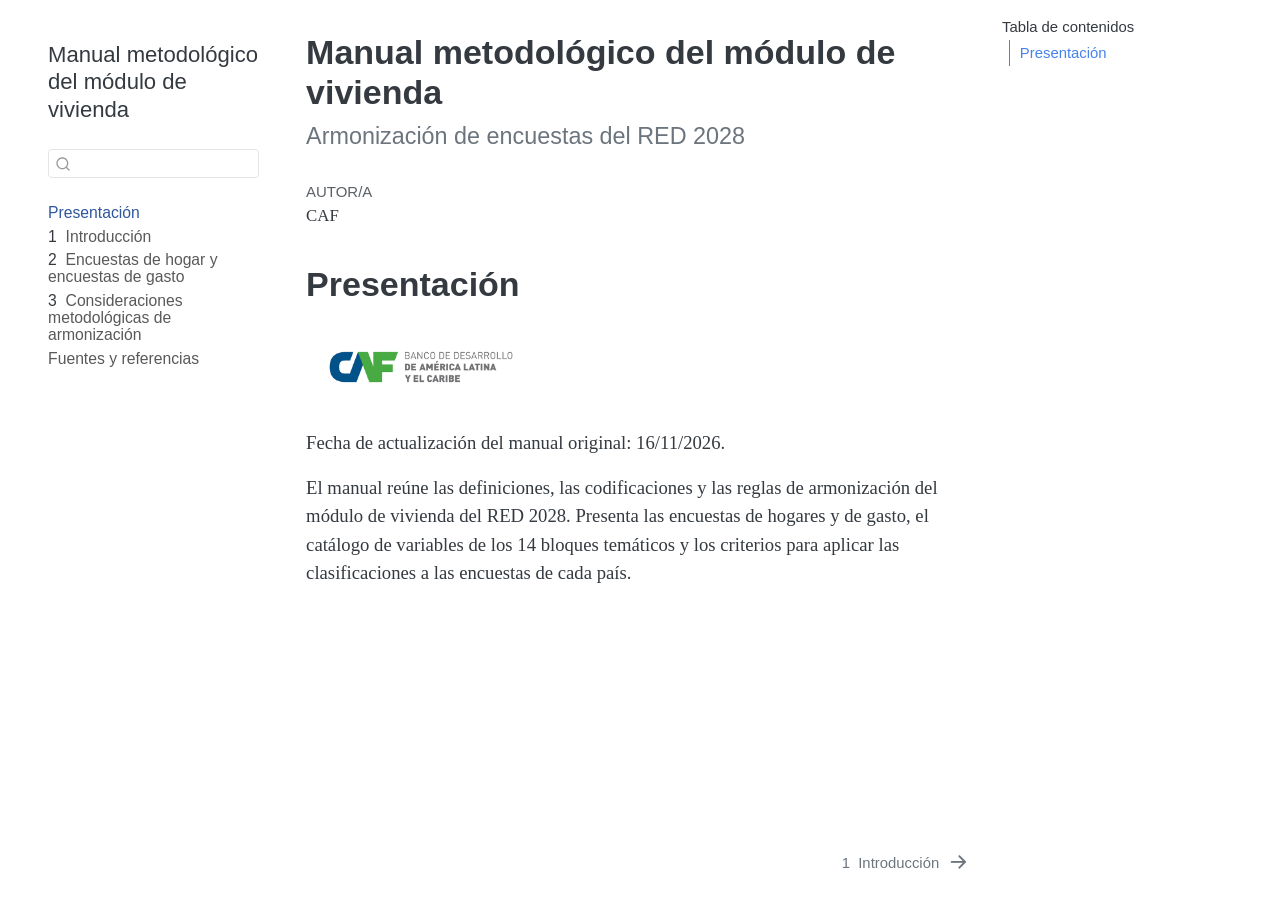
==== index.html @ 2583c753 "Publica el manual de vivienda desde RED-2028 (0b345df)" ====
<!DOCTYPE html>
<html xmlns="http://www.w3.org/1999/xhtml" lang="es" xml:lang="es"><head>

<meta charset="utf-8">
<meta name="generator" content="quarto-1.8.25">

<meta name="viewport" content="width=device-width, initial-scale=1.0, user-scalable=yes">

<meta name="author" content="CAF">

<title>Manual metodológico del módulo de vivienda</title>
<style>
code{white-space: pre-wrap;}
span.smallcaps{font-variant: small-caps;}
div.columns{display: flex; gap: min(4vw, 1.5em);}
div.column{flex: auto; overflow-x: auto;}
div.hanging-indent{margin-left: 1.5em; text-indent: -1.5em;}
ul.task-list{list-style: none;}
ul.task-list li input[type="checkbox"] {
  width: 0.8em;
  margin: 0 0.8em 0.2em -1em; /* quarto-specific, see https://github.com/quarto-dev/quarto-cli/issues/4556 */ 
  vertical-align: middle;
}
</style>


<script src="site_libs/quarto-nav/quarto-nav.js"></script>
<script src="site_libs/quarto-nav/headroom.min.js"></script>
<script src="site_libs/clipboard/clipboard.min.js"></script>
<script src="site_libs/quarto-search/autocomplete.umd.js"></script>
<script src="site_libs/quarto-search/fuse.min.js"></script>
<script src="site_libs/quarto-search/quarto-search.js"></script>
<meta name="quarto:offset" content="./">
<link href="./chapters/01-introduccion.html" rel="next">
<script src="site_libs/quarto-html/quarto.js" type="module"></script>
<script src="site_libs/quarto-html/tabsets/tabsets.js" type="module"></script>
<script src="site_libs/quarto-html/axe/axe-check.js" type="module"></script>
<script src="site_libs/quarto-html/popper.min.js"></script>
<script src="site_libs/quarto-html/tippy.umd.min.js"></script>
<script src="site_libs/quarto-html/anchor.min.js"></script>
<link href="site_libs/quarto-html/tippy.css" rel="stylesheet">
<link href="site_libs/quarto-html/quarto-syntax-highlighting-7b89279ff1a6dce999919e0e67d4d9ec.css" rel="stylesheet" id="quarto-text-highlighting-styles">
<script src="site_libs/bootstrap/bootstrap.min.js"></script>
<link href="site_libs/bootstrap/bootstrap-icons.css" rel="stylesheet">
<link href="site_libs/bootstrap/bootstrap-5e721d3b53c2274740ac8c8fd7dba278.min.css" rel="stylesheet" append-hash="true" id="quarto-bootstrap" data-mode="light">
<script id="quarto-search-options" type="application/json">{
  "location": "sidebar",
  "copy-button": false,
  "collapse-after": 3,
  "panel-placement": "start",
  "type": "textbox",
  "limit": 50,
  "keyboard-shortcut": [
    "f",
    "/",
    "s"
  ],
  "show-item-context": false,
  "language": {
    "search-no-results-text": "No se han encontrado resultados",
    "search-matching-documents-text": "documentos encontrados",
    "search-copy-link-title": "Copiar el enlace en la búsqueda",
    "search-hide-matches-text": "Ocultar resultados adicionales",
    "search-more-match-text": "resultado adicional en este documento",
    "search-more-matches-text": "resultados adicionales en este documento",
    "search-clear-button-title": "Borrar",
    "search-text-placeholder": "",
    "search-detached-cancel-button-title": "Cancelar",
    "search-submit-button-title": "Enviar",
    "search-label": "Buscar"
  }
}</script>


<link rel="stylesheet" href="styles.css">
</head>

<body class="nav-sidebar floating quarto-light">

<div id="quarto-search-results"></div>
  <header id="quarto-header" class="headroom fixed-top">
  <nav class="quarto-secondary-nav">
    <div class="container-fluid d-flex">
      <button type="button" class="quarto-btn-toggle btn" data-bs-toggle="collapse" role="button" data-bs-target=".quarto-sidebar-collapse-item" aria-controls="quarto-sidebar" aria-expanded="false" aria-label="Alternar barra lateral" onclick="if (window.quartoToggleHeadroom) { window.quartoToggleHeadroom(); }">
        <i class="bi bi-layout-text-sidebar-reverse"></i>
      </button>
        <nav class="quarto-page-breadcrumbs" aria-label="breadcrumb"><ol class="breadcrumb"><li class="breadcrumb-item"><a href="./index.html">Presentación</a></li></ol></nav>
        <a class="flex-grow-1" role="navigation" data-bs-toggle="collapse" data-bs-target=".quarto-sidebar-collapse-item" aria-controls="quarto-sidebar" aria-expanded="false" aria-label="Alternar barra lateral" onclick="if (window.quartoToggleHeadroom) { window.quartoToggleHeadroom(); }">      
        </a>
      <button type="button" class="btn quarto-search-button" aria-label="Buscar" onclick="window.quartoOpenSearch();">
        <i class="bi bi-search"></i>
      </button>
    </div>
  </nav>
</header>
<!-- content -->
<div id="quarto-content" class="quarto-container page-columns page-rows-contents page-layout-article">
<!-- sidebar -->
  <nav id="quarto-sidebar" class="sidebar collapse collapse-horizontal quarto-sidebar-collapse-item sidebar-navigation floating overflow-auto">
    <div class="pt-lg-2 mt-2 text-left sidebar-header sidebar-header-stacked">
      <a href="./index.html" class="sidebar-logo-link">
      </a>
    <div class="sidebar-title mb-0 py-0">
      <a href="./">Manual metodológico del módulo de vivienda</a> 
    </div>
      </div>
        <div class="mt-2 flex-shrink-0 align-items-center">
        <div class="sidebar-search">
        <div id="quarto-search" class="" title="Buscar"></div>
        </div>
        </div>
    <div class="sidebar-menu-container"> 
    <ul class="list-unstyled mt-1">
        <li class="sidebar-item">
  <div class="sidebar-item-container"> 
  <a href="./index.html" class="sidebar-item-text sidebar-link active">
 <span class="menu-text">Presentación</span></a>
  </div>
</li>
        <li class="sidebar-item">
  <div class="sidebar-item-container"> 
  <a href="./chapters/01-introduccion.html" class="sidebar-item-text sidebar-link">
 <span class="menu-text"><span class="chapter-number">1</span>&nbsp; <span class="chapter-title">Introducción</span></span></a>
  </div>
</li>
        <li class="sidebar-item">
  <div class="sidebar-item-container"> 
  <a href="./chapters/02-encuestas-y-variables.html" class="sidebar-item-text sidebar-link">
 <span class="menu-text"><span class="chapter-number">2</span>&nbsp; <span class="chapter-title">Encuestas de hogar y encuestas de gasto</span></span></a>
  </div>
</li>
        <li class="sidebar-item">
  <div class="sidebar-item-container"> 
  <a href="./chapters/03-consideraciones-metodologicas.html" class="sidebar-item-text sidebar-link">
 <span class="menu-text"><span class="chapter-number">3</span>&nbsp; <span class="chapter-title">Consideraciones metodológicas de armonización</span></span></a>
  </div>
</li>
        <li class="sidebar-item">
  <div class="sidebar-item-container"> 
  <a href="./chapters/04-fuentes-y-referencias.html" class="sidebar-item-text sidebar-link">
 <span class="menu-text">Fuentes y referencias</span></a>
  </div>
</li>
    </ul>
    </div>
</nav>
<div id="quarto-sidebar-glass" class="quarto-sidebar-collapse-item" data-bs-toggle="collapse" data-bs-target=".quarto-sidebar-collapse-item"></div>
<!-- margin-sidebar -->
    <div id="quarto-margin-sidebar" class="sidebar margin-sidebar">
        <nav id="TOC" role="doc-toc" class="toc-active">
    <h2 id="toc-title">Tabla de contenidos</h2>
   
  <ul class="collapse">
  <li><a href="#presentación" id="toc-presentación" class="nav-link active" data-scroll-target="#presentación">Presentación</a></li>
  </ul>
</nav>
    </div>
<!-- main -->
<main class="content" id="quarto-document-content">

<header id="title-block-header" class="quarto-title-block default">
<div class="quarto-title">
<h1 class="title">Manual metodológico del módulo de vivienda</h1>
<p class="subtitle lead">Armonización de encuestas del RED 2028</p>
</div>



<div class="quarto-title-meta">

    <div>
    <div class="quarto-title-meta-heading">Autor/a</div>
    <div class="quarto-title-meta-contents">
             <p>CAF </p>
          </div>
  </div>
    
  
    
  </div>
  


</header>


<section id="presentación" class="level1 unnumbered">
<h1 class="unnumbered">Presentación</h1>
<p><img src="images/logo-caf.png" class="img-fluid" alt="CAF — Banco de Desarrollo de América Latina y el Caribe" width="230"></p>
<p>Fecha de actualización del manual original: 16/11/2026.</p>
<p>El manual reúne las definiciones, las codificaciones y las reglas de armonización del módulo de vivienda del RED 2028. Presenta las encuestas de hogares y de gasto, el catálogo de variables de los 14 bloques temáticos y los criterios para aplicar las clasificaciones a las encuestas de cada país.</p>


</section>

</main> <!-- /main -->
<script id="quarto-html-after-body" type="application/javascript">
  window.document.addEventListener("DOMContentLoaded", function (event) {
    const icon = "";
    const anchorJS = new window.AnchorJS();
    anchorJS.options = {
      placement: 'right',
      icon: icon
    };
    anchorJS.add('.anchored');
    const isCodeAnnotation = (el) => {
      for (const clz of el.classList) {
        if (clz.startsWith('code-annotation-')) {                     
          return true;
        }
      }
      return false;
    }
    const onCopySuccess = function(e) {
      // button target
      const button = e.trigger;
      // don't keep focus
      button.blur();
      // flash "checked"
      button.classList.add('code-copy-button-checked');
      var currentTitle = button.getAttribute("title");
      button.setAttribute("title", "Copiado");
      let tooltip;
      if (window.bootstrap) {
        button.setAttribute("data-bs-toggle", "tooltip");
        button.setAttribute("data-bs-placement", "left");
        button.setAttribute("data-bs-title", "Copiado");
        tooltip = new bootstrap.Tooltip(button, 
          { trigger: "manual", 
            customClass: "code-copy-button-tooltip",
            offset: [0, -8]});
        tooltip.show();    
      }
      setTimeout(function() {
        if (tooltip) {
          tooltip.hide();
          button.removeAttribute("data-bs-title");
          button.removeAttribute("data-bs-toggle");
          button.removeAttribute("data-bs-placement");
        }
        button.setAttribute("title", currentTitle);
        button.classList.remove('code-copy-button-checked');
      }, 1000);
      // clear code selection
      e.clearSelection();
    }
    const getTextToCopy = function(trigger) {
      const outerScaffold = trigger.parentElement.cloneNode(true);
      const codeEl = outerScaffold.querySelector('code');
      for (const childEl of codeEl.children) {
        if (isCodeAnnotation(childEl)) {
          childEl.remove();
        }
      }
      return codeEl.innerText;
    }
    const clipboard = new window.ClipboardJS('.code-copy-button:not([data-in-quarto-modal])', {
      text: getTextToCopy
    });
    clipboard.on('success', onCopySuccess);
    if (window.document.getElementById('quarto-embedded-source-code-modal')) {
      const clipboardModal = new window.ClipboardJS('.code-copy-button[data-in-quarto-modal]', {
        text: getTextToCopy,
        container: window.document.getElementById('quarto-embedded-source-code-modal')
      });
      clipboardModal.on('success', onCopySuccess);
    }
      var localhostRegex = new RegExp(/^(?:http|https):\/\/localhost\:?[0-9]*\//);
      var mailtoRegex = new RegExp(/^mailto:/);
        var filterRegex = new RegExp('/' + window.location.host + '/');
      var isInternal = (href) => {
          return filterRegex.test(href) || localhostRegex.test(href) || mailtoRegex.test(href);
      }
      // Inspect non-navigation links and adorn them if external
     var links = window.document.querySelectorAll('a[href]:not(.nav-link):not(.navbar-brand):not(.toc-action):not(.sidebar-link):not(.sidebar-item-toggle):not(.pagination-link):not(.no-external):not([aria-hidden]):not(.dropdown-item):not(.quarto-navigation-tool):not(.about-link)');
      for (var i=0; i<links.length; i++) {
        const link = links[i];
        if (!isInternal(link.href)) {
          // undo the damage that might have been done by quarto-nav.js in the case of
          // links that we want to consider external
          if (link.dataset.originalHref !== undefined) {
            link.href = link.dataset.originalHref;
          }
        }
      }
    function tippyHover(el, contentFn, onTriggerFn, onUntriggerFn) {
      const config = {
        allowHTML: true,
        maxWidth: 500,
        delay: 100,
        arrow: false,
        appendTo: function(el) {
            return el.parentElement;
        },
        interactive: true,
        interactiveBorder: 10,
        theme: 'quarto',
        placement: 'bottom-start',
      };
      if (contentFn) {
        config.content = contentFn;
      }
      if (onTriggerFn) {
        config.onTrigger = onTriggerFn;
      }
      if (onUntriggerFn) {
        config.onUntrigger = onUntriggerFn;
      }
      window.tippy(el, config); 
    }
    const noterefs = window.document.querySelectorAll('a[role="doc-noteref"]');
    for (var i=0; i<noterefs.length; i++) {
      const ref = noterefs[i];
      tippyHover(ref, function() {
        // use id or data attribute instead here
        let href = ref.getAttribute('data-footnote-href') || ref.getAttribute('href');
        try { href = new URL(href).hash; } catch {}
        const id = href.replace(/^#\/?/, "");
        const note = window.document.getElementById(id);
        if (note) {
          return note.innerHTML;
        } else {
          return "";
        }
      });
    }
    const xrefs = window.document.querySelectorAll('a.quarto-xref');
    const processXRef = (id, note) => {
      // Strip column container classes
      const stripColumnClz = (el) => {
        el.classList.remove("page-full", "page-columns");
        if (el.children) {
          for (const child of el.children) {
            stripColumnClz(child);
          }
        }
      }
      stripColumnClz(note)
      if (id === null || id.startsWith('sec-')) {
        // Special case sections, only their first couple elements
        const container = document.createElement("div");
        if (note.children && note.children.length > 2) {
          container.appendChild(note.children[0].cloneNode(true));
          for (let i = 1; i < note.children.length; i++) {
            const child = note.children[i];
            if (child.tagName === "P" && child.innerText === "") {
              continue;
            } else {
              container.appendChild(child.cloneNode(true));
              break;
            }
          }
          if (window.Quarto?.typesetMath) {
            window.Quarto.typesetMath(container);
          }
          return container.innerHTML
        } else {
          if (window.Quarto?.typesetMath) {
            window.Quarto.typesetMath(note);
          }
          return note.innerHTML;
        }
      } else {
        // Remove any anchor links if they are present
        const anchorLink = note.querySelector('a.anchorjs-link');
        if (anchorLink) {
          anchorLink.remove();
        }
        if (window.Quarto?.typesetMath) {
          window.Quarto.typesetMath(note);
        }
        if (note.classList.contains("callout")) {
          return note.outerHTML;
        } else {
          return note.innerHTML;
        }
      }
    }
    for (var i=0; i<xrefs.length; i++) {
      const xref = xrefs[i];
      tippyHover(xref, undefined, function(instance) {
        instance.disable();
        let url = xref.getAttribute('href');
        let hash = undefined; 
        if (url.startsWith('#')) {
          hash = url;
        } else {
          try { hash = new URL(url).hash; } catch {}
        }
        if (hash) {
          const id = hash.replace(/^#\/?/, "");
          const note = window.document.getElementById(id);
          if (note !== null) {
            try {
              const html = processXRef(id, note.cloneNode(true));
              instance.setContent(html);
            } finally {
              instance.enable();
              instance.show();
            }
          } else {
            // See if we can fetch this
            fetch(url.split('#')[0])
            .then(res => res.text())
            .then(html => {
              const parser = new DOMParser();
              const htmlDoc = parser.parseFromString(html, "text/html");
              const note = htmlDoc.getElementById(id);
              if (note !== null) {
                const html = processXRef(id, note);
                instance.setContent(html);
              } 
            }).finally(() => {
              instance.enable();
              instance.show();
            });
          }
        } else {
          // See if we can fetch a full url (with no hash to target)
          // This is a special case and we should probably do some content thinning / targeting
          fetch(url)
          .then(res => res.text())
          .then(html => {
            const parser = new DOMParser();
            const htmlDoc = parser.parseFromString(html, "text/html");
            const note = htmlDoc.querySelector('main.content');
            if (note !== null) {
              // This should only happen for chapter cross references
              // (since there is no id in the URL)
              // remove the first header
              if (note.children.length > 0 && note.children[0].tagName === "HEADER") {
                note.children[0].remove();
              }
              const html = processXRef(null, note);
              instance.setContent(html);
            } 
          }).finally(() => {
            instance.enable();
            instance.show();
          });
        }
      }, function(instance) {
      });
    }
        let selectedAnnoteEl;
        const selectorForAnnotation = ( cell, annotation) => {
          let cellAttr = 'data-code-cell="' + cell + '"';
          let lineAttr = 'data-code-annotation="' +  annotation + '"';
          const selector = 'span[' + cellAttr + '][' + lineAttr + ']';
          return selector;
        }
        const selectCodeLines = (annoteEl) => {
          const doc = window.document;
          const targetCell = annoteEl.getAttribute("data-target-cell");
          const targetAnnotation = annoteEl.getAttribute("data-target-annotation");
          const annoteSpan = window.document.querySelector(selectorForAnnotation(targetCell, targetAnnotation));
          const lines = annoteSpan.getAttribute("data-code-lines").split(",");
          const lineIds = lines.map((line) => {
            return targetCell + "-" + line;
          })
          let top = null;
          let height = null;
          let parent = null;
          if (lineIds.length > 0) {
              //compute the position of the single el (top and bottom and make a div)
              const el = window.document.getElementById(lineIds[0]);
              top = el.offsetTop;
              height = el.offsetHeight;
              parent = el.parentElement.parentElement;
            if (lineIds.length > 1) {
              const lastEl = window.document.getElementById(lineIds[lineIds.length - 1]);
              const bottom = lastEl.offsetTop + lastEl.offsetHeight;
              height = bottom - top;
            }
            if (top !== null && height !== null && parent !== null) {
              // cook up a div (if necessary) and position it 
              let div = window.document.getElementById("code-annotation-line-highlight");
              if (div === null) {
                div = window.document.createElement("div");
                div.setAttribute("id", "code-annotation-line-highlight");
                div.style.position = 'absolute';
                parent.appendChild(div);
              }
              div.style.top = top - 2 + "px";
              div.style.height = height + 4 + "px";
              div.style.left = 0;
              let gutterDiv = window.document.getElementById("code-annotation-line-highlight-gutter");
              if (gutterDiv === null) {
                gutterDiv = window.document.createElement("div");
                gutterDiv.setAttribute("id", "code-annotation-line-highlight-gutter");
                gutterDiv.style.position = 'absolute';
                const codeCell = window.document.getElementById(targetCell);
                const gutter = codeCell.querySelector('.code-annotation-gutter');
                gutter.appendChild(gutterDiv);
              }
              gutterDiv.style.top = top - 2 + "px";
              gutterDiv.style.height = height + 4 + "px";
            }
            selectedAnnoteEl = annoteEl;
          }
        };
        const unselectCodeLines = () => {
          const elementsIds = ["code-annotation-line-highlight", "code-annotation-line-highlight-gutter"];
          elementsIds.forEach((elId) => {
            const div = window.document.getElementById(elId);
            if (div) {
              div.remove();
            }
          });
          selectedAnnoteEl = undefined;
        };
          // Handle positioning of the toggle
      window.addEventListener(
        "resize",
        throttle(() => {
          elRect = undefined;
          if (selectedAnnoteEl) {
            selectCodeLines(selectedAnnoteEl);
          }
        }, 10)
      );
      function throttle(fn, ms) {
      let throttle = false;
      let timer;
        return (...args) => {
          if(!throttle) { // first call gets through
              fn.apply(this, args);
              throttle = true;
          } else { // all the others get throttled
              if(timer) clearTimeout(timer); // cancel #2
              timer = setTimeout(() => {
                fn.apply(this, args);
                timer = throttle = false;
              }, ms);
          }
        };
      }
        // Attach click handler to the DT
        const annoteDls = window.document.querySelectorAll('dt[data-target-cell]');
        for (const annoteDlNode of annoteDls) {
          annoteDlNode.addEventListener('click', (event) => {
            const clickedEl = event.target;
            if (clickedEl !== selectedAnnoteEl) {
              unselectCodeLines();
              const activeEl = window.document.querySelector('dt[data-target-cell].code-annotation-active');
              if (activeEl) {
                activeEl.classList.remove('code-annotation-active');
              }
              selectCodeLines(clickedEl);
              clickedEl.classList.add('code-annotation-active');
            } else {
              // Unselect the line
              unselectCodeLines();
              clickedEl.classList.remove('code-annotation-active');
            }
          });
        }
    const findCites = (el) => {
      const parentEl = el.parentElement;
      if (parentEl) {
        const cites = parentEl.dataset.cites;
        if (cites) {
          return {
            el,
            cites: cites.split(' ')
          };
        } else {
          return findCites(el.parentElement)
        }
      } else {
        return undefined;
      }
    };
    var bibliorefs = window.document.querySelectorAll('a[role="doc-biblioref"]');
    for (var i=0; i<bibliorefs.length; i++) {
      const ref = bibliorefs[i];
      const citeInfo = findCites(ref);
      if (citeInfo) {
        tippyHover(citeInfo.el, function() {
          var popup = window.document.createElement('div');
          citeInfo.cites.forEach(function(cite) {
            var citeDiv = window.document.createElement('div');
            citeDiv.classList.add('hanging-indent');
            citeDiv.classList.add('csl-entry');
            var biblioDiv = window.document.getElementById('ref-' + cite);
            if (biblioDiv) {
              citeDiv.innerHTML = biblioDiv.innerHTML;
            }
            popup.appendChild(citeDiv);
          });
          return popup.innerHTML;
        });
      }
    }
  });
  </script>
<nav class="page-navigation">
  <div class="nav-page nav-page-previous">
  </div>
  <div class="nav-page nav-page-next">
      <a href="./chapters/01-introduccion.html" class="pagination-link" aria-label="Introducción">
        <span class="nav-page-text"><span class="chapter-number">1</span>&nbsp; <span class="chapter-title">Introducción</span></span> <i class="bi bi-arrow-right-short"></i>
      </a>
  </div>
</nav>
</div> <!-- /content -->




</body></html>
---- site_libs/quarto-html/tippy.css ----
.tippy-box[data-animation=fade][data-state=hidden]{opacity:0}[data-tippy-root]{max-width:calc(100vw - 10px)}.tippy-box{position:relative;background-color:#333;color:#fff;border-radius:4px;font-size:14px;line-height:1.4;white-space:normal;outline:0;transition-property:transform,visibility,opacity}.tippy-box[data-placement^=top]>.tippy-arrow{bottom:0}.tippy-box[data-placement^=top]>.tippy-arrow:before{bottom:-7px;left:0;border-width:8px 8px 0;border-top-color:initial;transform-origin:center top}.tippy-box[data-placement^=bottom]>.tippy-arrow{top:0}.tippy-box[data-placement^=bottom]>.tippy-arrow:before{top:-7px;left:0;border-width:0 8px 8px;border-bottom-color:initial;transform-origin:center bottom}.tippy-box[data-placement^=left]>.tippy-arrow{right:0}.tippy-box[data-placement^=left]>.tippy-arrow:before{border-width:8px 0 8px 8px;border-left-color:initial;right:-7px;transform-origin:center left}.tippy-box[data-placement^=right]>.tippy-arrow{left:0}.tippy-box[data-placement^=right]>.tippy-arrow:before{left:-7px;border-width:8px 8px 8px 0;border-right-color:initial;transform-origin:center right}.tippy-box[data-inertia][data-state=visible]{transition-timing-function:cubic-bezier(.54,1.5,.38,1.11)}.tippy-arrow{width:16px;height:16px;color:#333}.tippy-arrow:before{content:"";position:absolute;border-color:transparent;border-style:solid}.tippy-content{position:relative;padding:5px 9px;z-index:1}
---- site_libs/quarto-html/quarto-syntax-highlighting-7b89279ff1a6dce999919e0e67d4d9ec.css ----
/* quarto syntax highlight colors */
:root {
  --quarto-hl-ot-color: #003B4F;
  --quarto-hl-at-color: #657422;
  --quarto-hl-ss-color: #20794D;
  --quarto-hl-an-color: #5E5E5E;
  --quarto-hl-fu-color: #4758AB;
  --quarto-hl-st-color: #20794D;
  --quarto-hl-cf-color: #003B4F;
  --quarto-hl-op-color: #5E5E5E;
  --quarto-hl-er-color: #AD0000;
  --quarto-hl-bn-color: #AD0000;
  --quarto-hl-al-color: #AD0000;
  --quarto-hl-va-color: #111111;
  --quarto-hl-bu-color: inherit;
  --quarto-hl-ex-color: inherit;
  --quarto-hl-pp-color: #AD0000;
  --quarto-hl-in-color: #5E5E5E;
  --quarto-hl-vs-color: #20794D;
  --quarto-hl-wa-color: #5E5E5E;
  --quarto-hl-do-color: #5E5E5E;
  --quarto-hl-im-color: #00769E;
  --quarto-hl-ch-color: #20794D;
  --quarto-hl-dt-color: #AD0000;
  --quarto-hl-fl-color: #AD0000;
  --quarto-hl-co-color: #5E5E5E;
  --quarto-hl-cv-color: #5E5E5E;
  --quarto-hl-cn-color: #8f5902;
  --quarto-hl-sc-color: #5E5E5E;
  --quarto-hl-dv-color: #AD0000;
  --quarto-hl-kw-color: #003B4F;
}

/* other quarto variables */
:root {
  --quarto-font-monospace: SFMono-Regular, Menlo, Monaco, Consolas, "Liberation Mono", "Courier New", monospace;
}

/* syntax highlight based on Pandoc's rules */
pre > code.sourceCode > span {
  color: #003B4F;
}

code.sourceCode > span {
  color: #003B4F;
}

div.sourceCode,
div.sourceCode pre.sourceCode {
  color: #003B4F;
}

/* Normal */
code span {
  color: #003B4F;
}

/* Alert */
code span.al {
  color: #AD0000;
  font-style: inherit;
}

/* Annotation */
code span.an {
  color: #5E5E5E;
  font-style: inherit;
}

/* Attribute */
code span.at {
  color: #657422;
  font-style: inherit;
}

/* BaseN */
code span.bn {
  color: #AD0000;
  font-style: inherit;
}

/* BuiltIn */
code span.bu {
  font-style: inherit;
}

/* ControlFlow */
code span.cf {
  color: #003B4F;
  font-weight: bold;
  font-style: inherit;
}

/* Char */
code span.ch {
  color: #20794D;
  font-style: inherit;
}

/* Constant */
code span.cn {
  color: #8f5902;
  font-style: inherit;
}

/* Comment */
code span.co {
  color: #5E5E5E;
  font-style: inherit;
}

/* CommentVar */
code span.cv {
  color: #5E5E5E;
  font-style: italic;
}

/* Documentation */
code span.do {
  color: #5E5E5E;
  font-style: italic;
}

/* DataType */
code span.dt {
  color: #AD0000;
  font-style: inherit;
}

/* DecVal */
code span.dv {
  color: #AD0000;
  font-style: inherit;
}

/* Error */
code span.er {
  color: #AD0000;
  font-style: inherit;
}

/* Extension */
code span.ex {
  font-style: inherit;
}

/* Float */
code span.fl {
  color: #AD0000;
  font-style: inherit;
}

/* Function */
code span.fu {
  color: #4758AB;
  font-style: inherit;
}

/* Import */
code span.im {
  color: #00769E;
  font-style: inherit;
}

/* Information */
code span.in {
  color: #5E5E5E;
  font-style: inherit;
}

/* Keyword */
code span.kw {
  color: #003B4F;
  font-weight: bold;
  font-style: inherit;
}

/* Operator */
code span.op {
  color: #5E5E5E;
  font-style: inherit;
}

/* Other */
code span.ot {
  color: #003B4F;
  font-style: inherit;
}

/* Preprocessor */
code span.pp {
  color: #AD0000;
  font-style: inherit;
}

/* SpecialChar */
code span.sc {
  color: #5E5E5E;
  font-style: inherit;
}

/* SpecialString */
code span.ss {
  color: #20794D;
  font-style: inherit;
}

/* String */
code span.st {
  color: #20794D;
  font-style: inherit;
}

/* Variable */
code span.va {
  color: #111111;
  font-style: inherit;
}

/* VerbatimString */
code span.vs {
  color: #20794D;
  font-style: inherit;
}

/* Warning */
code span.wa {
  color: #5E5E5E;
  font-style: italic;
}

.prevent-inlining {
  content: "</";
}

/*# sourceMappingURL=3944bc705cfaf4c80e56f77c5205168a.css.map */
---- styles.css ----
/* Mantiene legibles los cuadros anchos en pantallas pequeñas. */
.table-responsive {
  margin-bottom: 1rem;
}

.table-responsive > table {
  font-size: 0.95rem;
  margin-bottom: 0;
  min-width: 34rem;
}

.table-responsive th,
.table-responsive td {
  vertical-align: top;
}
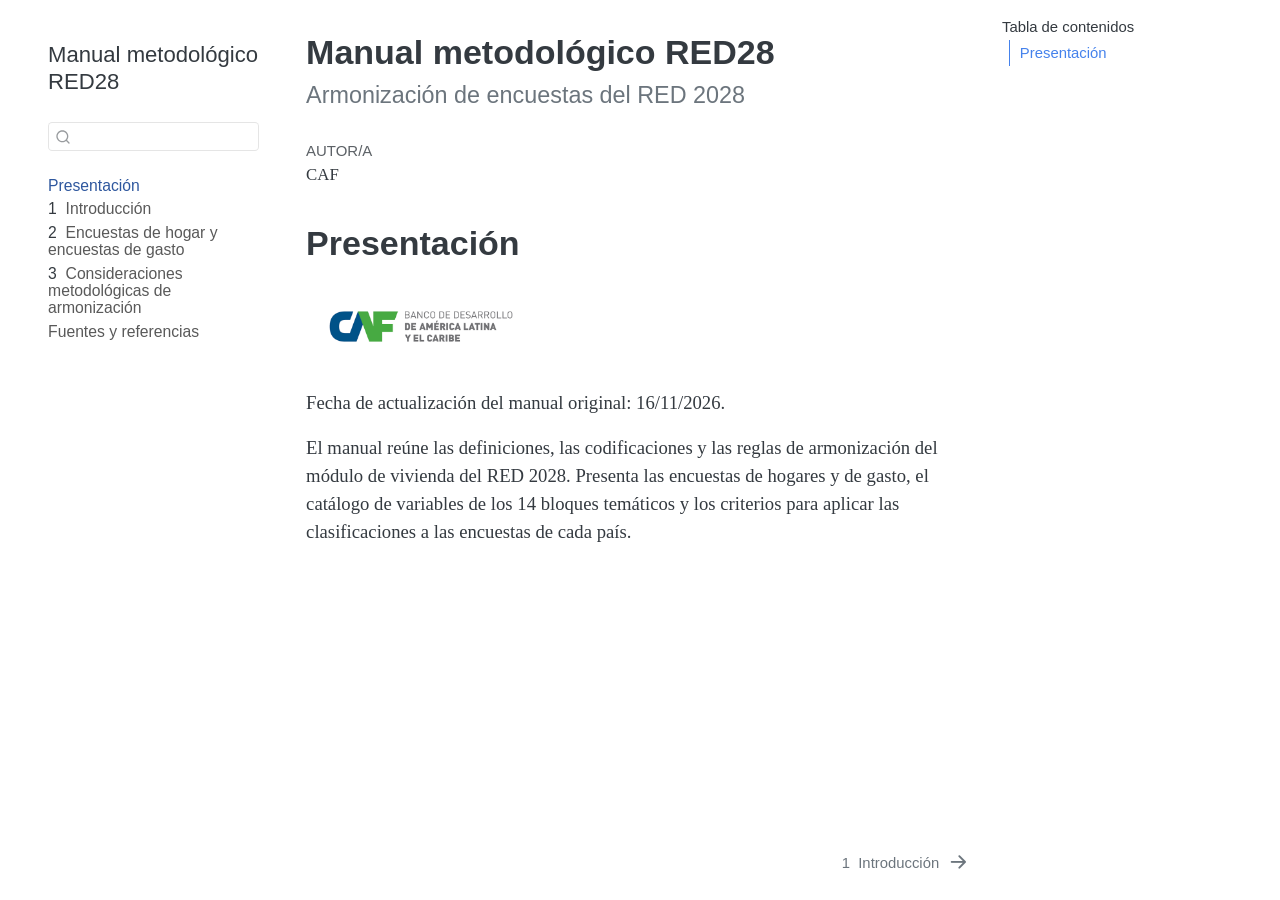
==== commit 23238512: "Publica el manual de vivienda desde RED-2028 (26aa409)" ====
--- a/index.html
+++ b/index.html
@@ -8,7 +8,7 @@
 
 <meta name="author" content="CAF">
 
-<title>Manual metodológico del módulo de vivienda</title>
+<title>Manual metodológico RED28</title>
 <style>
 code{white-space: pre-wrap;}
 span.smallcaps{font-variant: small-caps;}
@@ -42,7 +42,7 @@
 <link href="site_libs/quarto-html/quarto-syntax-highlighting-7b89279ff1a6dce999919e0e67d4d9ec.css" rel="stylesheet" id="quarto-text-highlighting-styles">
 <script src="site_libs/bootstrap/bootstrap.min.js"></script>
 <link href="site_libs/bootstrap/bootstrap-icons.css" rel="stylesheet">
-<link href="site_libs/bootstrap/bootstrap-5e721d3b53c2274740ac8c8fd7dba278.min.css" rel="stylesheet" append-hash="true" id="quarto-bootstrap" data-mode="light">
+<link href="site_libs/bootstrap/bootstrap-eebf6eb1e1b65f16e7bf3174752d4c9c.min.css" rel="stylesheet" append-hash="true" id="quarto-bootstrap" data-mode="light">
 <script id="quarto-search-options" type="application/json">{
   "location": "sidebar",
   "copy-button": false,
@@ -101,7 +101,7 @@
       <a href="./index.html" class="sidebar-logo-link">
       </a>
     <div class="sidebar-title mb-0 py-0">
-      <a href="./">Manual metodológico del módulo de vivienda</a> 
+      <a href="./">Manual metodológico RED28</a> 
     </div>
       </div>
         <div class="mt-2 flex-shrink-0 align-items-center">
@@ -160,7 +160,7 @@
 
 <header id="title-block-header" class="quarto-title-block default">
 <div class="quarto-title">
-<h1 class="title">Manual metodológico del módulo de vivienda</h1>
+<h1 class="title">Manual metodológico RED28</h1>
 <p class="subtitle lead">Armonización de encuestas del RED 2028</p>
 </div>
 
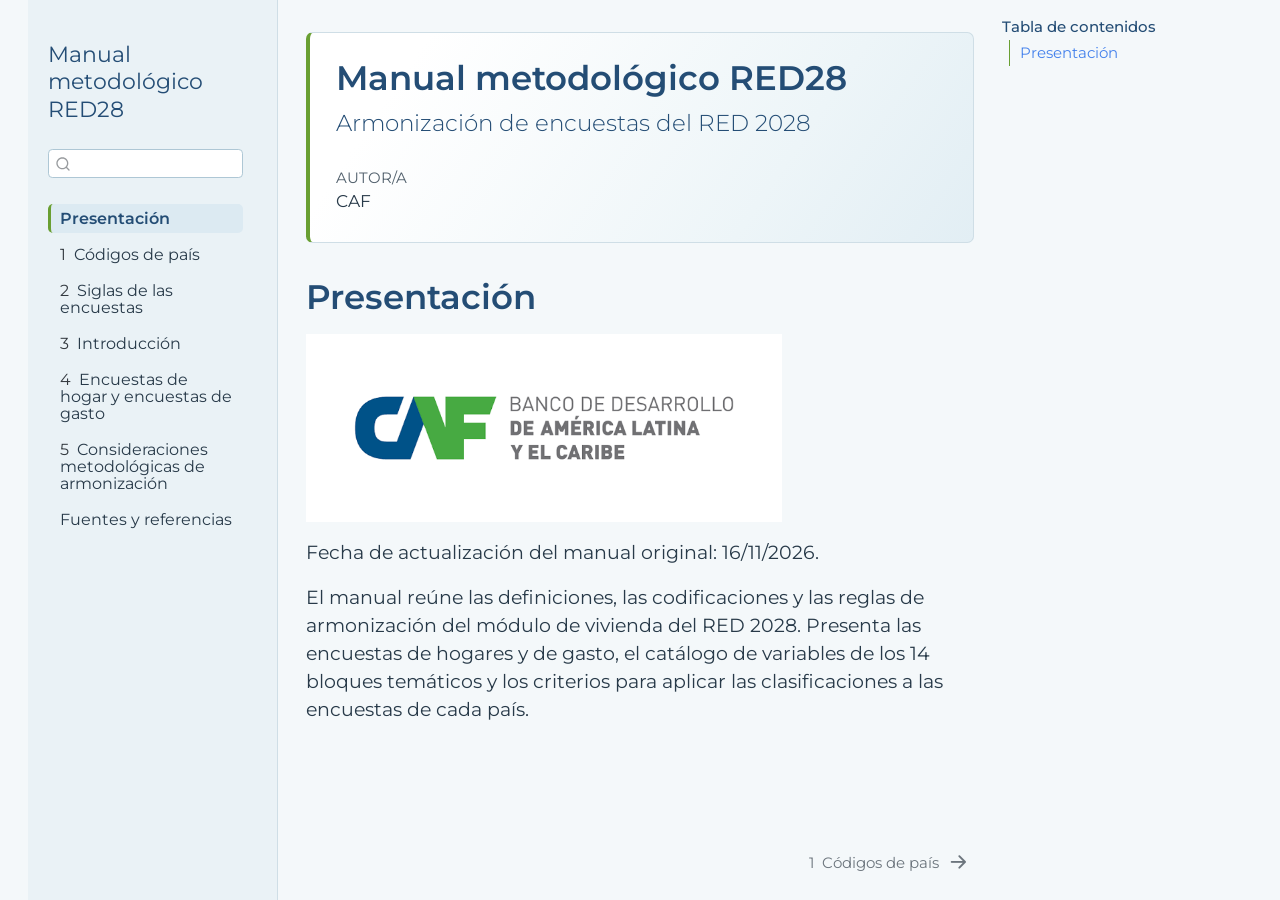
==== commit f2069f26: "Publica el manual de vivienda desde RED-2028 (cd6de0e)" ====
--- a/index.html
+++ b/index.html
@@ -31,7 +31,7 @@
 <script src="site_libs/quarto-search/fuse.min.js"></script>
 <script src="site_libs/quarto-search/quarto-search.js"></script>
 <meta name="quarto:offset" content="./">
-<link href="./chapters/01-introduccion.html" rel="next">
+<link href="./chapters/capitulo-codigos-de-pais.html" rel="next">
 <script src="site_libs/quarto-html/quarto.js" type="module"></script>
 <script src="site_libs/quarto-html/tabsets/tabsets.js" type="module"></script>
 <script src="site_libs/quarto-html/axe/axe-check.js" type="module"></script>
@@ -119,20 +119,32 @@
 </li>
         <li class="sidebar-item">
   <div class="sidebar-item-container"> 
+  <a href="./chapters/capitulo-codigos-de-pais.html" class="sidebar-item-text sidebar-link">
+ <span class="menu-text"><span class="chapter-number">1</span>&nbsp; <span class="chapter-title">Códigos de país</span></span></a>
+  </div>
+</li>
+        <li class="sidebar-item">
+  <div class="sidebar-item-container"> 
+  <a href="./chapters/capitulo-siglas-de-las-encuestas.html" class="sidebar-item-text sidebar-link">
+ <span class="menu-text"><span class="chapter-number">2</span>&nbsp; <span class="chapter-title">Siglas de las encuestas</span></span></a>
+  </div>
+</li>
+        <li class="sidebar-item">
+  <div class="sidebar-item-container"> 
   <a href="./chapters/01-introduccion.html" class="sidebar-item-text sidebar-link">
- <span class="menu-text"><span class="chapter-number">1</span>&nbsp; <span class="chapter-title">Introducción</span></span></a>
+ <span class="menu-text"><span class="chapter-number">3</span>&nbsp; <span class="chapter-title">Introducción</span></span></a>
   </div>
 </li>
         <li class="sidebar-item">
   <div class="sidebar-item-container"> 
   <a href="./chapters/02-encuestas-y-variables.html" class="sidebar-item-text sidebar-link">
- <span class="menu-text"><span class="chapter-number">2</span>&nbsp; <span class="chapter-title">Encuestas de hogar y encuestas de gasto</span></span></a>
+ <span class="menu-text"><span class="chapter-number">4</span>&nbsp; <span class="chapter-title">Encuestas de hogar y encuestas de gasto</span></span></a>
   </div>
 </li>
         <li class="sidebar-item">
   <div class="sidebar-item-container"> 
   <a href="./chapters/03-consideraciones-metodologicas.html" class="sidebar-item-text sidebar-link">
- <span class="menu-text"><span class="chapter-number">3</span>&nbsp; <span class="chapter-title">Consideraciones metodológicas de armonización</span></span></a>
+ <span class="menu-text"><span class="chapter-number">5</span>&nbsp; <span class="chapter-title">Consideraciones metodológicas de armonización</span></span></a>
   </div>
 </li>
         <li class="sidebar-item">
@@ -186,7 +198,7 @@
 
 <section id="presentación" class="level1 unnumbered">
 <h1 class="unnumbered">Presentación</h1>
-<p><img src="images/logo-caf.png" class="img-fluid" alt="CAF — Banco de Desarrollo de América Latina y el Caribe" width="230"></p>
+<p><img src="images/word/media/image1.png" class="img-fluid" alt="CAF — Banco de Desarrollo de América Latina y el Caribe" width="230"></p>
 <p>Fecha de actualización del manual original: 16/11/2026.</p>
 <p>El manual reúne las definiciones, las codificaciones y las reglas de armonización del módulo de vivienda del RED 2028. Presenta las encuestas de hogares y de gasto, el catálogo de variables de los 14 bloques temáticos y los criterios para aplicar las clasificaciones a las encuestas de cada país.</p>
 
@@ -598,8 +610,8 @@
   <div class="nav-page nav-page-previous">
   </div>
   <div class="nav-page nav-page-next">
-      <a href="./chapters/01-introduccion.html" class="pagination-link" aria-label="Introducción">
-        <span class="nav-page-text"><span class="chapter-number">1</span>&nbsp; <span class="chapter-title">Introducción</span></span> <i class="bi bi-arrow-right-short"></i>
+      <a href="./chapters/capitulo-codigos-de-pais.html" class="pagination-link" aria-label="Códigos de país">
+        <span class="nav-page-text"><span class="chapter-number">1</span>&nbsp; <span class="chapter-title">Códigos de país</span></span> <i class="bi bi-arrow-right-short"></i>
       </a>
   </div>
 </nav>
--- a/styles.css
+++ b/styles.css
@@ -1,3 +1,5 @@
+@import url("images/montserrat.css");
+
 /* Mantiene legibles los cuadros anchos en pantallas pequeñas. */
 .table-responsive {
   margin-bottom: 1rem;
@@ -13,3 +15,111 @@
 .table-responsive td {
   vertical-align: top;
 }
+
+/* Paleta del sitio del manual inspirada en CAF. */
+@media screen {
+  body.quarto-light {
+    --red28-paper: #f4f8fa;
+    --red28-sidebar: #eaf2f6;
+    --red28-ink: #283a49;
+    --red28-blue: #244d75;
+    --red28-green: #699f32;
+    --red28-line: #cfdee6;
+    --bs-body-bg: var(--red28-paper);
+    --bs-body-color: var(--red28-ink);
+    --bs-link-color-rgb: 23, 100, 148;
+    --bs-link-hover-color-rgb: 36, 77, 117;
+    background-color: var(--red28-paper);
+  }
+
+  #quarto-sidebar,
+  #quarto-header .quarto-secondary-nav {
+    background-color: var(--red28-sidebar);
+  }
+
+  #quarto-sidebar {
+    border-inline-end: 1px solid var(--red28-line);
+    padding-inline-end: .9rem;
+  }
+
+  #quarto-sidebar .sidebar-title a,
+  #quarto-document-content :is(h1, h2, h3, h4, h5, h6),
+  #quarto-margin-sidebar #TOC h2 {
+    color: var(--red28-blue);
+  }
+
+  #quarto-sidebar .sidebar-link {
+    border-inline-start: .2rem solid transparent;
+    border-radius: .3rem;
+    color: var(--red28-ink);
+    padding: .36rem .55rem;
+  }
+
+  #quarto-sidebar .sidebar-link:hover,
+  #quarto-sidebar .sidebar-link.active {
+    background-color: #dceaf2;
+    color: var(--red28-blue);
+  }
+
+  #quarto-sidebar .sidebar-link.active {
+    border-inline-start-color: var(--red28-green);
+    font-weight: 600;
+  }
+
+  #quarto-search .aa-Form {
+    border-color: #aec7d5;
+  }
+
+  #quarto-search .aa-Form:focus-within {
+    outline: 2px solid var(--red28-blue);
+    outline-offset: 2px;
+  }
+
+  #title-block-header {
+    background: linear-gradient(124deg, #fff 15%, #edf5f8 70%, #e2eef4);
+    border: 1px solid var(--red28-line);
+    border-inline-start: .25rem solid var(--red28-green);
+    border-radius: .4rem;
+    padding: clamp(1rem, 2vw, 1.65rem);
+  }
+
+  #presentación img[alt^="CAF —"] {
+    width: min(100%, 28rem);
+    height: auto;
+  }
+
+  #title-block-header .subtitle,
+  #quarto-margin-sidebar #TOC .nav-link.active {
+    color: var(--red28-blue);
+  }
+
+  #quarto-margin-sidebar #TOC .nav-link.active {
+    border-inline-start-color: var(--red28-green);
+  }
+
+  .table-responsive > table {
+    --bs-table-bg: #fff;
+    --bs-table-color: var(--red28-ink);
+    --bs-table-border-color: var(--red28-line);
+  }
+
+  .table-responsive > table > thead {
+    --bs-table-bg: var(--red28-sidebar);
+    --bs-table-color: var(--red28-blue);
+  }
+}
+
+/* Tipografía común para la lectura y la navegación del manual. */
+:root {
+  --red28-typeface: "Montserrat", Arial, sans-serif;
+  --bs-font-sans-serif: var(--red28-typeface);
+  --bs-body-font-family: var(--red28-typeface);
+  --bs-font-monospace: var(--red28-typeface);
+  --aa-font-family: var(--red28-typeface);
+}
+
+body,
+p,
+.lead {
+  font-family: var(--red28-typeface);
+}
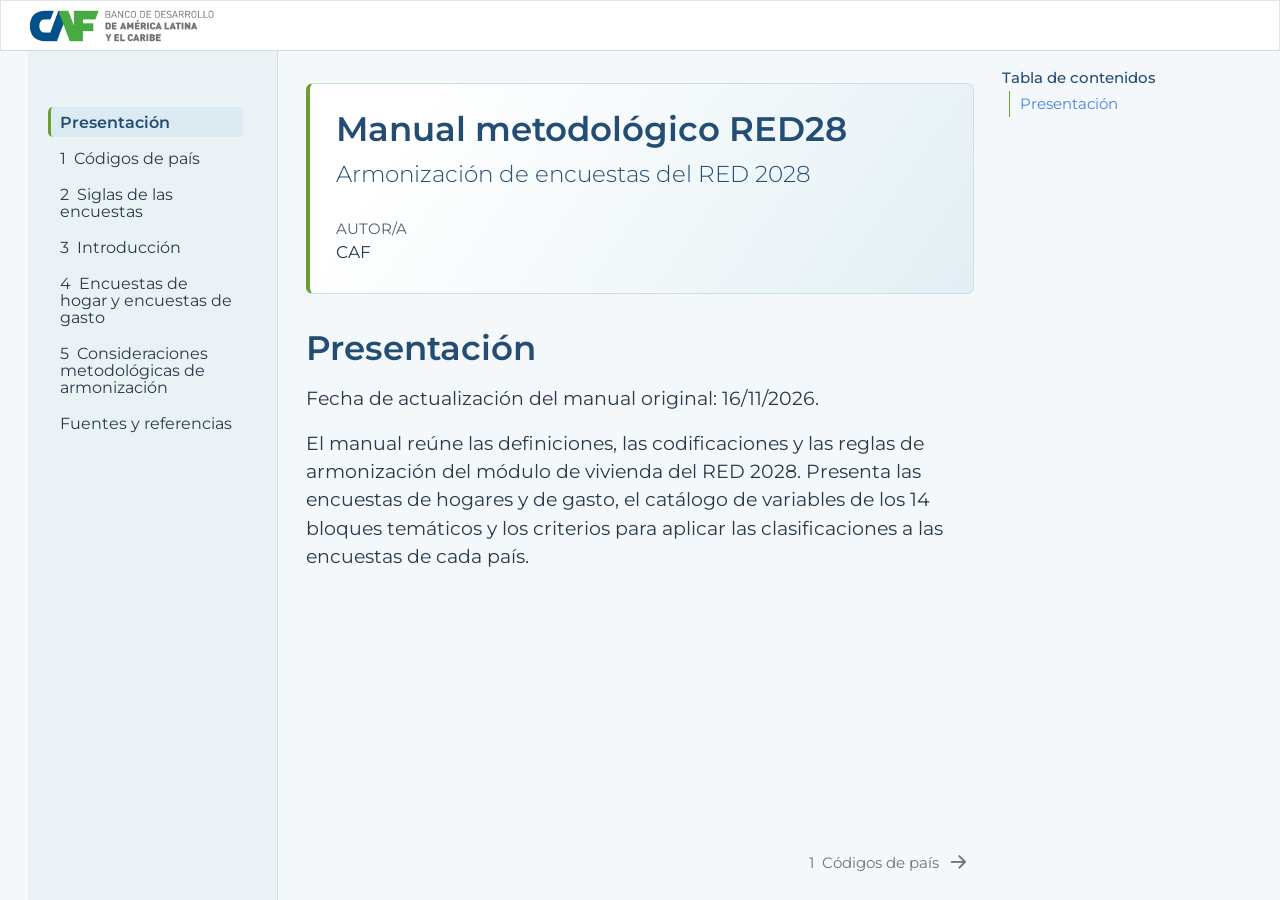
==== commit e20acd3e: "Publica el manual de vivienda desde RED-2028 (d19fb69)" ====
--- a/index.html
+++ b/index.html
@@ -25,7 +25,6 @@
 
 
 <script src="site_libs/quarto-nav/quarto-nav.js"></script>
-<script src="site_libs/quarto-nav/headroom.min.js"></script>
 <script src="site_libs/clipboard/clipboard.min.js"></script>
 <script src="site_libs/quarto-search/autocomplete.umd.js"></script>
 <script src="site_libs/quarto-search/fuse.min.js"></script>
@@ -42,13 +41,13 @@
 <link href="site_libs/quarto-html/quarto-syntax-highlighting-7b89279ff1a6dce999919e0e67d4d9ec.css" rel="stylesheet" id="quarto-text-highlighting-styles">
 <script src="site_libs/bootstrap/bootstrap.min.js"></script>
 <link href="site_libs/bootstrap/bootstrap-icons.css" rel="stylesheet">
-<link href="site_libs/bootstrap/bootstrap-eebf6eb1e1b65f16e7bf3174752d4c9c.min.css" rel="stylesheet" append-hash="true" id="quarto-bootstrap" data-mode="light">
+<link href="site_libs/bootstrap/bootstrap-7b10a32f54b3580059b1fe00f8f34fea.min.css" rel="stylesheet" append-hash="true" id="quarto-bootstrap" data-mode="light">
 <script id="quarto-search-options" type="application/json">{
-  "location": "sidebar",
+  "location": "navbar",
   "copy-button": false,
   "collapse-after": 3,
-  "panel-placement": "start",
-  "type": "textbox",
+  "panel-placement": "end",
+  "type": "overlay",
   "limit": 50,
   "keyboard-shortcut": [
     "f",
@@ -75,10 +74,22 @@
 <link rel="stylesheet" href="styles.css">
 </head>
 
-<body class="nav-sidebar floating quarto-light">
+<body class="nav-sidebar floating nav-fixed quarto-light">
 
 <div id="quarto-search-results"></div>
   <header id="quarto-header" class="headroom fixed-top">
+    <nav class="navbar navbar-expand " data-bs-theme="dark">
+      <div class="navbar-container container-fluid">
+      <div class="navbar-brand-container mx-auto">
+    <a href="./index.html" class="navbar-brand navbar-brand-logo">
+    <img src="./images/logo-caf.png" alt="CAF — Banco de Desarrollo de América Latina y el Caribe" class="navbar-logo light-content">
+    <img src="./images/logo-caf.png" alt="CAF — Banco de Desarrollo de América Latina y el Caribe" class="navbar-logo dark-content">
+    </a>
+  </div>
+        <div class="quarto-navbar-tools tools-end">
+</div>
+      </div> <!-- /container-fluid -->
+    </nav>
   <nav class="quarto-secondary-nav">
     <div class="container-fluid d-flex">
       <button type="button" class="quarto-btn-toggle btn" data-bs-toggle="collapse" role="button" data-bs-target=".quarto-sidebar-collapse-item" aria-controls="quarto-sidebar" aria-expanded="false" aria-label="Alternar barra lateral" onclick="if (window.quartoToggleHeadroom) { window.quartoToggleHeadroom(); }">
@@ -87,28 +98,17 @@
         <nav class="quarto-page-breadcrumbs" aria-label="breadcrumb"><ol class="breadcrumb"><li class="breadcrumb-item"><a href="./index.html">Presentación</a></li></ol></nav>
         <a class="flex-grow-1" role="navigation" data-bs-toggle="collapse" data-bs-target=".quarto-sidebar-collapse-item" aria-controls="quarto-sidebar" aria-expanded="false" aria-label="Alternar barra lateral" onclick="if (window.quartoToggleHeadroom) { window.quartoToggleHeadroom(); }">      
         </a>
-      <button type="button" class="btn quarto-search-button" aria-label="Buscar" onclick="window.quartoOpenSearch();">
-        <i class="bi bi-search"></i>
-      </button>
     </div>
   </nav>
 </header>
 <!-- content -->
-<div id="quarto-content" class="quarto-container page-columns page-rows-contents page-layout-article">
+<div id="quarto-content" class="quarto-container page-columns page-rows-contents page-layout-article page-navbar">
 <!-- sidebar -->
   <nav id="quarto-sidebar" class="sidebar collapse collapse-horizontal quarto-sidebar-collapse-item sidebar-navigation floating overflow-auto">
     <div class="pt-lg-2 mt-2 text-left sidebar-header sidebar-header-stacked">
       <a href="./index.html" class="sidebar-logo-link">
       </a>
-    <div class="sidebar-title mb-0 py-0">
-      <a href="./">Manual metodológico RED28</a> 
-    </div>
       </div>
-        <div class="mt-2 flex-shrink-0 align-items-center">
-        <div class="sidebar-search">
-        <div id="quarto-search" class="" title="Buscar"></div>
-        </div>
-        </div>
     <div class="sidebar-menu-container"> 
     <ul class="list-unstyled mt-1">
         <li class="sidebar-item">
--- a/styles.css
+++ b/styles.css
@@ -83,6 +83,39 @@
     padding: clamp(1rem, 2vw, 1.65rem);
   }
 
+  #quarto-header .navbar {
+    border-bottom: 1px solid #cfdee6;
+  }
+
+  #quarto-header .navbar-brand-container.mx-auto {
+    margin-inline-start: 0 !important;
+  }
+
+  #quarto-header .navbar-brand-logo {
+    position: relative;
+    display: block;
+    width: 11rem;
+    aspect-ratio: 5.8;
+    overflow: hidden;
+  }
+
+  /* El archivo del logo incluye márgenes blancos. */
+  #quarto-header .navbar-brand-logo .navbar-logo {
+    position: absolute;
+    top: 50%;
+    left: 50%;
+    width: 126%;
+    height: auto;
+    max-width: none;
+    max-height: none;
+    margin: 0;
+    transform: translate(-50%, -50%);
+  }
+
+  body:has(#quarto-header .navbar-brand-logo) #presentación > p:has(> img[alt^="CAF —"]) {
+    display: none;
+  }
+
   #presentación img[alt^="CAF —"] {
     width: min(100%, 28rem);
     height: auto;
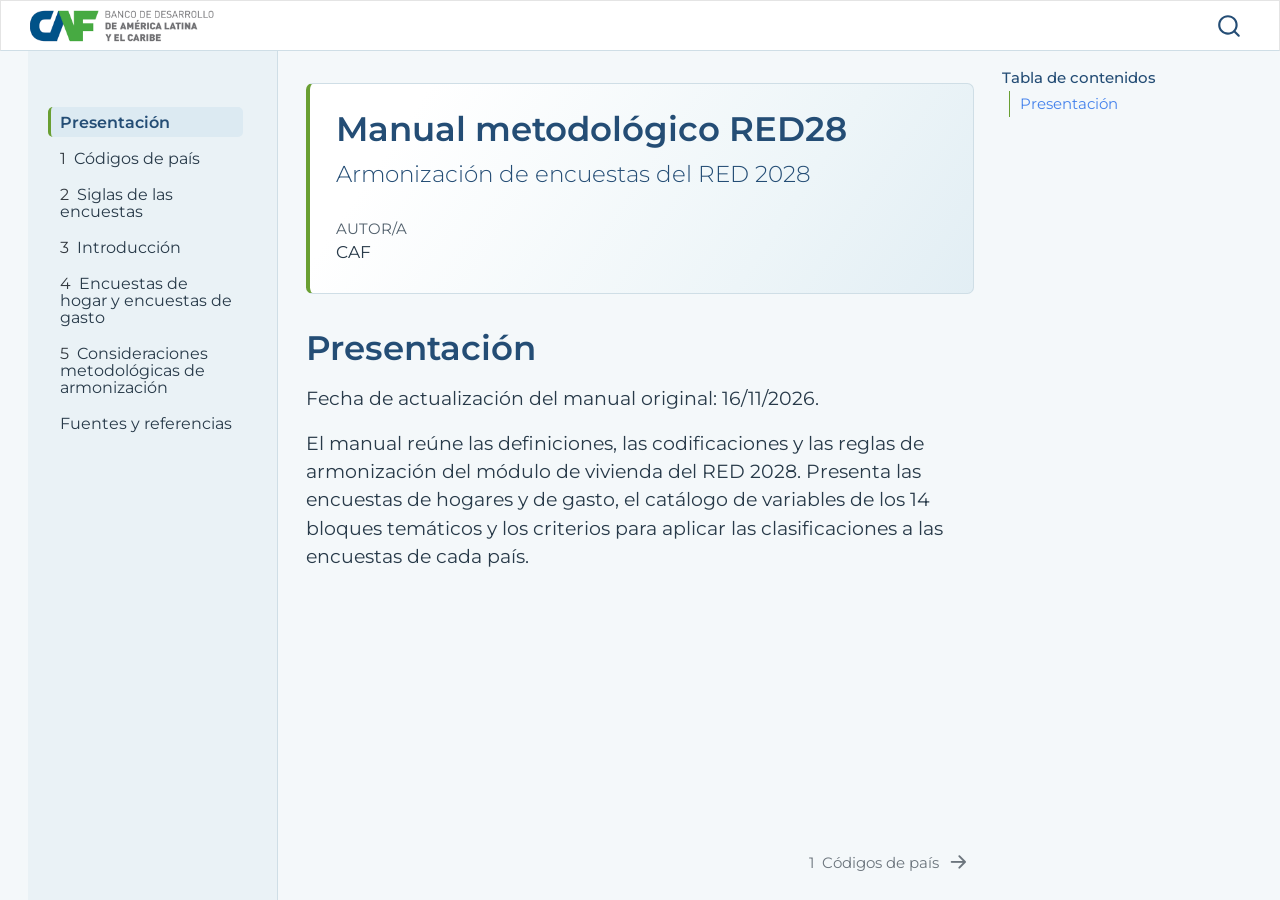
==== commit e2ae56e8: "Publica el manual de vivienda desde RED-2028 (8879c69)" ====
--- a/index.html
+++ b/index.html
@@ -88,6 +88,7 @@
   </div>
         <div class="quarto-navbar-tools tools-end">
 </div>
+          <div id="quarto-search" class="" title="Buscar"></div>
       </div> <!-- /container-fluid -->
     </nav>
   <nav class="quarto-secondary-nav">
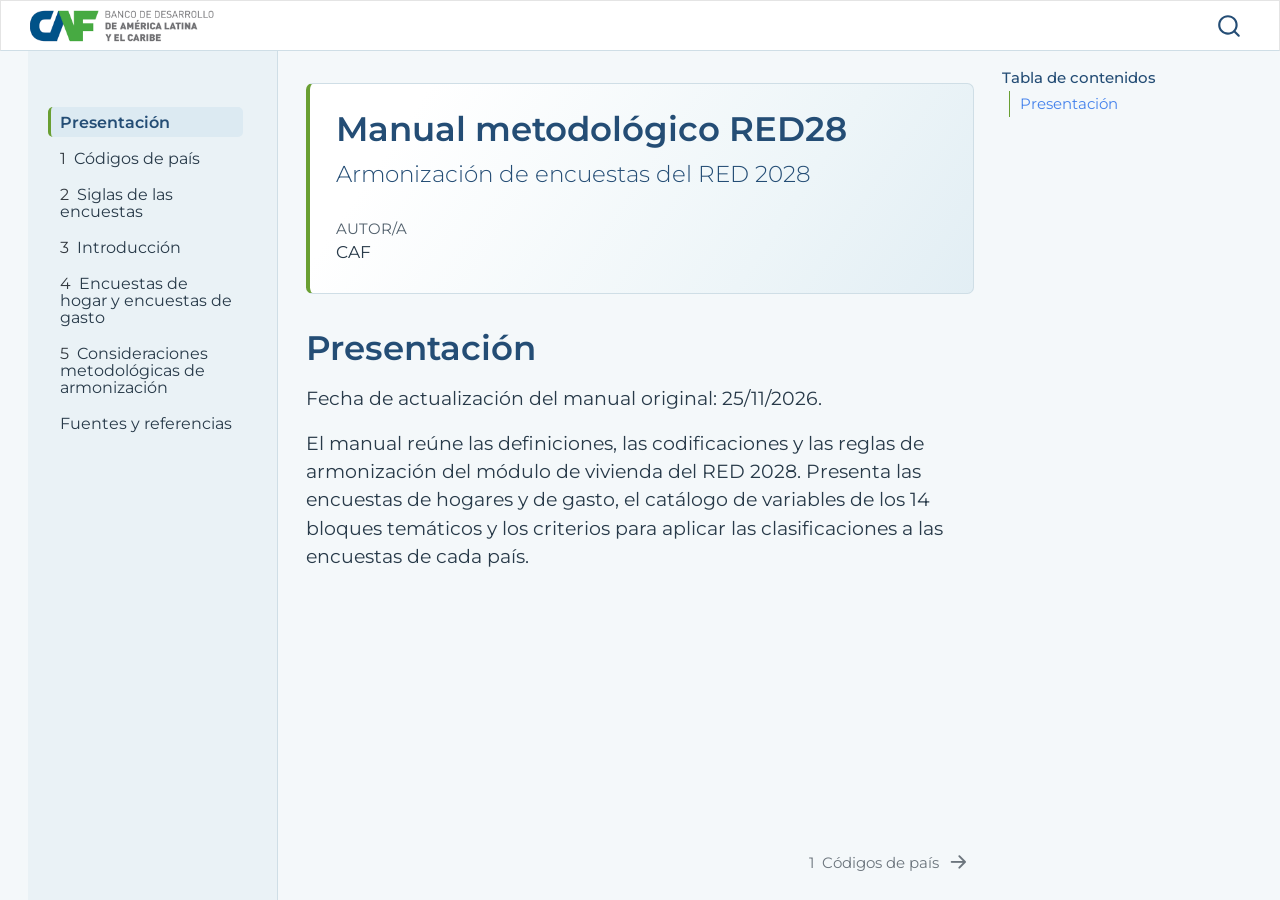
==== commit 9f736ffb: "Publica el manual de vivienda desde RED-2028 (df99ee3)" ====
--- a/index.html
+++ b/index.html
@@ -41,7 +41,7 @@
 <link href="site_libs/quarto-html/quarto-syntax-highlighting-7b89279ff1a6dce999919e0e67d4d9ec.css" rel="stylesheet" id="quarto-text-highlighting-styles">
 <script src="site_libs/bootstrap/bootstrap.min.js"></script>
 <link href="site_libs/bootstrap/bootstrap-icons.css" rel="stylesheet">
-<link href="site_libs/bootstrap/bootstrap-7b10a32f54b3580059b1fe00f8f34fea.min.css" rel="stylesheet" append-hash="true" id="quarto-bootstrap" data-mode="light">
+<link href="site_libs/bootstrap/bootstrap-467e7c5970ad65efa52454848f8b356e.min.css" rel="stylesheet" append-hash="true" id="quarto-bootstrap" data-mode="light">
 <script id="quarto-search-options" type="application/json">{
   "location": "navbar",
   "copy-button": false,
@@ -200,7 +200,7 @@
 <section id="presentación" class="level1 unnumbered">
 <h1 class="unnumbered">Presentación</h1>
 <p><img src="images/word/media/image1.png" class="img-fluid" alt="CAF — Banco de Desarrollo de América Latina y el Caribe" width="230"></p>
-<p>Fecha de actualización del manual original: 16/11/2026.</p>
+<p>Fecha de actualización del manual original: 25/11/2026.</p>
 <p>El manual reúne las definiciones, las codificaciones y las reglas de armonización del módulo de vivienda del RED 2028. Presenta las encuestas de hogares y de gasto, el catálogo de variables de los 14 bloques temáticos y los criterios para aplicar las clasificaciones a las encuestas de cada país.</p>
 
 
--- a/styles.css
+++ b/styles.css
@@ -156,3 +156,16 @@
 .lead {
   font-family: var(--red28-typeface);
 }
+
+/* Identificadores de variables en el texto y el catálogo. */
+#quarto-document-content code.red28-variable {
+  font-family: ui-monospace, "Cascadia Mono", Consolas, monospace;
+  font-size: .88em;
+  color: #244d75;
+  background-color: #e6eef6;
+  padding: .08em .28em;
+  border-radius: .24em;
+  overflow-wrap: anywhere;
+  -webkit-box-decoration-break: clone;
+  box-decoration-break: clone;
+}
